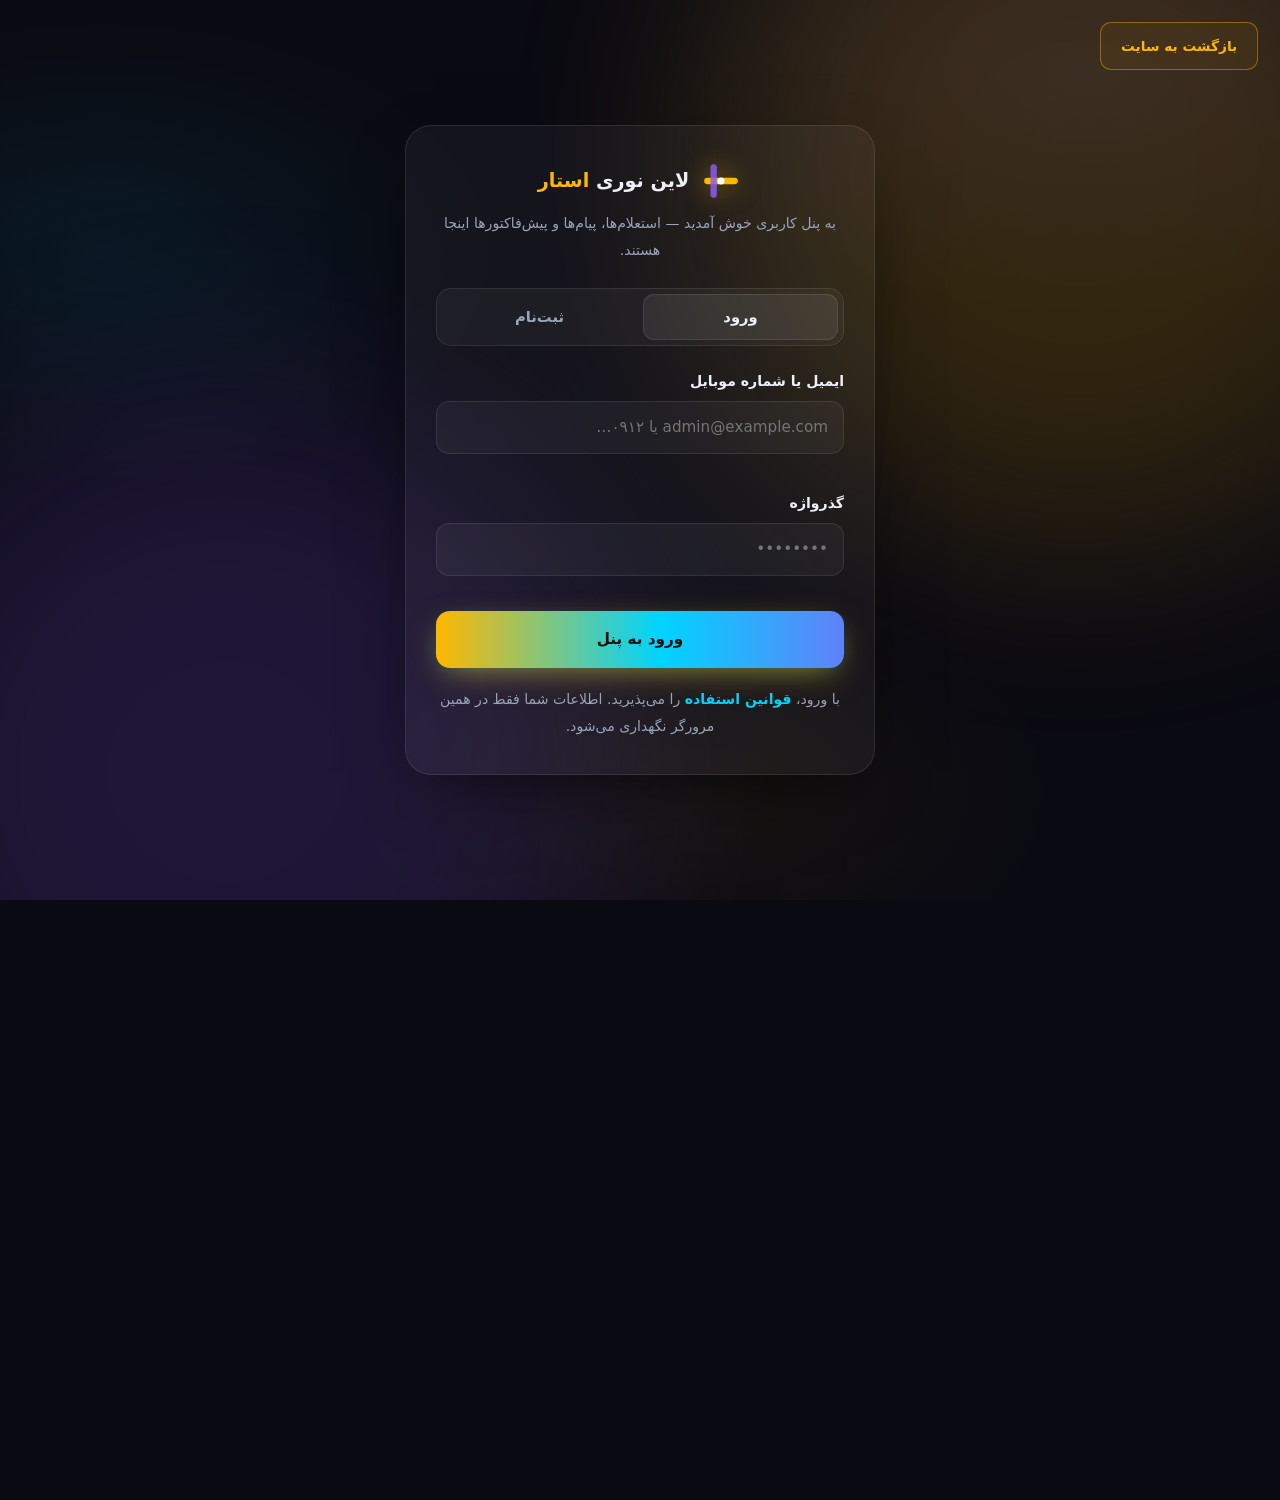
==== admin.html @ 0468e2e2 "✦ فروشگاه کامل + پنل ادمین + پنل کاربر — ۴ صفحه جدید · احراز هویت SHA-256 · CRUD محصولات · استعلام و" ====
<!DOCTYPE html>
<html lang="fa" dir="rtl">
<head>
  <meta http-equiv="Content-Security-Policy" content="default-src 'self'; script-src 'self'; style-src 'self'; img-src 'self' data: https://images.unsplash.com; font-src 'self'; connect-src 'self'; media-src 'none'; object-src 'none'; frame-src 'none'; worker-src 'self'; manifest-src 'self'; base-uri 'self'; form-action 'self'; upgrade-insecure-requests"/>
  <meta charset="UTF-8"/>
  <meta name="viewport" content="width=device-width, initial-scale=1.0"/>
  <meta name="referrer" content="strict-origin-when-cross-origin"/>
  <meta http-equiv="Permissions-Policy" content="camera=(), microphone=(), geolocation=(), payment=(), usb=(), serial=(), midi=(), gyroscope=(), accelerometer=(), magnetometer=(), interest-cohort=(), idle-detection=()"/>

  <title>پنل مدیریت | لاین نوری استار</title>
  <meta name="description" content="پنل مدیریت فروشگاه و سفارش‌ها."/>
  <meta name="robots" content="noindex, nofollow"/>
  <meta name="theme-color" content="#0a0a12"/>

  <link rel="icon" type="image/svg+xml" href="assets/favicon.svg"/>
  <link rel="manifest" href="manifest.webmanifest"/>

  <link rel="stylesheet" href="css/base.css"/>
  <link rel="stylesheet" href="css/panels.css"/>
  <link rel="stylesheet" href="css/products.css"/>
</head>
<body>

  <header class="topbar">
    <div class="container topbar-in">
      <a class="logo" href="index.html" aria-label="بازگشت به سایت اصلی">
        <svg class="logo-mark" viewBox="0 0 40 40" fill="none" aria-hidden="true">
          <rect x="4" y="17" width="32" height="6" rx="3" fill="#FFB800"/>
          <rect x="10" y="4" width="6" height="32" rx="3" fill="#8B5CF6" opacity="0.85"/>
          <circle cx="20" cy="20" r="3.4" fill="#fff"/>
        </svg>
        <span>پنل <b>مدیریت</b></span>
      </a>
      <nav class="topbar-nav" aria-label="میانبر">
        <a href="index.html" target="_blank" rel="noopener">مشاهده سایت</a>
        <a href="products.html" target="_blank" rel="noopener">فروشگاه</a>
      </nav>
      <div class="topbar-side" id="adminSide"></div>
    </div>
  </header>

  <div class="container panel">
    <aside class="p-sidebar" aria-label="منوی پنل مدیریت">
      <nav class="p-nav" id="pNav">
        <button type="button" data-view="dash" class="on">
          <svg viewBox="0 0 24 24" aria-hidden="true"><path d="M3 12l9-8 9 8M5 10v10h5v-6h4v6h5V10" fill="none" stroke="currentColor" stroke-width="1.8" stroke-linecap="round" stroke-linejoin="round"/></svg>
          <span class="nav-label-desktop">داشبورد</span>
        </button>
        <button type="button" data-view="products">
          <svg viewBox="0 0 24 24" aria-hidden="true"><path d="M21 8l-9-5-9 5v8l9 5 9-5V8zM3.3 8.4L12 13l8.7-4.6M12 21v-8" fill="none" stroke="currentColor" stroke-width="1.6" stroke-linejoin="round"/></svg>
          <span class="nav-label-desktop">محصولات</span>
          <span class="nav-count" id="cProducts" hidden></span>
        </button>
        <button type="button" data-view="quotes">
          <svg viewBox="0 0 24 24" aria-hidden="true"><path d="M7 3h10a2 2 0 0 1 2 2v16l-4-3H7a2 2 0 0 1-2-2V5a2 2 0 0 1 2-2zM9 8h6M9 12h4" fill="none" stroke="currentColor" stroke-width="1.7" stroke-linecap="round" stroke-linejoin="round"/></svg>
          <span class="nav-label-desktop">استعلام‌ها</span>
          <span class="nav-count" id="cQuotes" hidden></span>
        </button>
        <button type="button" data-view="msgs">
          <svg viewBox="0 0 24 24" aria-hidden="true"><path d="M21 12a8 8 0 0 1-8 8H4l2-3a8 8 0 1 1 15-5z" fill="none" stroke="currentColor" stroke-width="1.7" stroke-linejoin="round"/></svg>
          <span class="nav-label-desktop">پیام‌ها</span>
          <span class="nav-count" id="cMsgs" hidden></span>
        </button>
        <button type="button" data-view="users">
          <svg viewBox="0 0 24 24" aria-hidden="true"><circle cx="9" cy="8" r="3.5" fill="none" stroke="currentColor" stroke-width="1.7"/><path d="M2.5 20c1.2-3.4 4-4.8 6.5-4.8s5.3 1.4 6.5 4.8M16 4.5a3.5 3.5 0 0 1 0 7M17.5 15.4c2 .6 3.4 2 4 4.6" fill="none" stroke="currentColor" stroke-width="1.7" stroke-linecap="round"/></svg>
          <span class="nav-label-desktop">کاربران</span>
          <span class="nav-count" id="cUsers" hidden></span>
        </button>
        <div class="nav-sep"></div>
        <button type="button" data-view="settings">
          <svg viewBox="0 0 24 24" aria-hidden="true"><circle cx="12" cy="12" r="3.2" fill="none" stroke="currentColor" stroke-width="1.7"/><path d="M12 2.8v3M12 18.2v3M2.8 12h3M18.2 12h3M5.5 5.5l2.1 2.1M16.4 16.4l2.1 2.1M18.5 5.5l-2.1 2.1M7.6 16.4l-2.1 2.1" fill="none" stroke="currentColor" stroke-width="1.7" stroke-linecap="round"/></svg>
          <span class="nav-label-desktop">تنظیمات</span>
        </button>
        <button type="button" id="logoutBtn">
          <svg viewBox="0 0 24 24" aria-hidden="true"><path d="M14 4h4a2 2 0 0 1 2 2v12a2 2 0 0 1-2 2h-4M10 8l-4 4 4 4M6 12h10" fill="none" stroke="currentColor" stroke-width="1.8" stroke-linecap="round" stroke-linejoin="round"/></svg>
          <span class="nav-label-desktop">خروج</span>
        </button>
      </nav>
    </aside>

    <main class="p-main" id="pMain" aria-live="polite"></main>
  </div>

  <script defer src="js/store.js"></script>
  <script defer src="js/ui.js"></script>
  <script defer src="js/admin.js"></script>
</body>
</html>
---- css/base.css ----
/* ═══════════════════════════════════════════════════════════
   لاین نوری استار — استایل پایه
   تم: تیره لوکس | Glassmorphism + نئون‌گلو | RTL
   ═══════════════════════════════════════════════════════════ */

:root{
  /* پالت */
  --bg:        #0a0a12;
  --bg-2:      #0e0e1a;
  --glass:     rgba(255,255,255,.045);
  --glass-2:   rgba(255,255,255,.07);
  --brd:       rgba(255,255,255,.09);
  --gold:      #FFB800;
  --cyan:      #00D4FF;
  --violet:    #8B5CF6;
  --text:      #EDF0F7;
  --muted:     #9AA3B8;

  /* گرادیان‌های نور */
  --grad:      linear-gradient(90deg, var(--gold) 0%, var(--cyan) 55%, var(--violet) 120%);
  --grad-soft: linear-gradient(90deg, rgba(255,184,0,.16), rgba(0,212,255,.16), rgba(139,92,246,.16));

  /* فرم کارت شیشه‌ای */
  --radius:    20px;
  --shadow:    0 24px 70px -28px rgba(0,0,0,.8);

  --header-h:  76px;
  --container: 1200px;
}

/* ── ریست ─────────────────────────────────────────────── */
*,*::before,*::after{ box-sizing:border-box; margin:0; padding:0; }

html{
  scroll-behavior:smooth;
  scroll-padding-top: calc(var(--header-h) + 12px);
}

body{
  font-family:'Vazirmatn', system-ui, -apple-system, sans-serif;
  background:var(--bg);
  color:var(--text);
  line-height:1.9;
  overflow-x:hidden;
  -webkit-font-smoothing:antialiased;
}

/* بافت نور پس‌زمینه (هاله‌های ثابت محو) */
body::before{
  content:'';
  position:fixed; inset:0; z-index:-2;
  background:
    radial-gradient(52vw 42vh at 85% 8%,  rgba(139,92,246,.10), transparent 65%),
    radial-gradient(48vw 40vh at 8%  28%, rgba(0,212,255,.075), transparent 65%),
    radial-gradient(46vw 40vh at 55% 88%, rgba(255,184,0,.055), transparent 60%),
    var(--bg);
}

img{ max-width:100%; display:block; }
a{ color:inherit; text-decoration:none; }
button{ font:inherit; color:inherit; background:none; border:0; cursor:pointer; }
::selection{ background:rgba(0,212,255,.3); }

/* اسکرول‌بار */
::-webkit-scrollbar{ width:10px; }
::-webkit-scrollbar-track{ background:var(--bg-2); }
::-webkit-scrollbar-thumb{
  background:linear-gradient(180deg,var(--gold),var(--violet));
  border-radius:8px;
}

.container{
  width:min(100% - 40px, var(--container));
  margin-inline:auto;
}

/* ═══════════ کامپوننت‌های مشترک ═══════════ */

/* شیشه */
.glass{
  background:var(--glass);
  border:1px solid var(--brd);
  border-radius:var(--radius);
  backdrop-filter:blur(18px);
  -webkit-backdrop-filter:blur(18px);
}

/* دکمه‌ها */
.btn{
  display:inline-flex; align-items:center; justify-content:center; gap:8px;
  padding:14px 30px;
  border-radius:14px;
  font-weight:800; font-size:.95rem;
  transition:transform .35s cubic-bezier(.2,.8,.2,1), box-shadow .35s, background .35s, border-color .35s;
  will-change:transform;
  white-space:nowrap;
}
.btn:active{ transform:scale(.97); }

.btn-primary{
  background:var(--grad);
  color:#14100a;
  box-shadow:0 10px 34px -10px rgba(255,184,0,.55), 0 6px 24px -8px rgba(0,212,255,.35);
}
.btn-primary:hover{
  transform:translateY(-3px);
  box-shadow:0 18px 44px -10px rgba(255,184,0,.7), 0 10px 34px -8px rgba(0,212,255,.5);
}

.btn-ghost{
  border:1px solid rgba(0,212,255,.4);
  color:var(--cyan);
  background:rgba(0,212,255,.06);
  text-shadow:0 0 18px rgba(0,212,255,.5);
}
.btn-ghost:hover{
  transform:translateY(-3px);
  background:rgba(0,212,255,.12);
  box-shadow:0 14px 40px -12px rgba(0,212,255,.5);
}

.btn-outline{
  border:1px solid rgba(255,184,0,.4);
  color:var(--gold);
  background:rgba(255,184,0,.05);
}
.btn-outline:hover{
  background:rgba(255,184,0,.13);
  box-shadow:0 10px 30px -10px rgba(255,184,0,.5);
  transform:translateY(-2px);
}

.btn-sm{ padding:10px 20px; font-size:.86rem; border-radius:11px; }
.btn-block{ width:100%; }

/* متن گرادیانی و گلو */
.grad-text{
  background:var(--grad);
  -webkit-background-clip:text; background-clip:text;
  -webkit-text-fill-color:transparent; color:transparent;
  filter:drop-shadow(0 0 26px rgba(0,212,255,.35));
}

.outline-text{
  color:transparent;
  -webkit-text-stroke:1.5px rgba(237,240,247,.55);
}

/* ═══════════ ۱) هدر ═══════════ */

.site-header{
  position:fixed; inset-inline:0; top:0; z-index:100;
  height:var(--header-h);
  display:flex; align-items:center;
  transition:background .4s, border-color .4s, backdrop-filter .4s;
  border-bottom:1px solid transparent;
}
.site-header.scrolled{
  background:rgba(10,10,18,.72);
  backdrop-filter:blur(20px);
  -webkit-backdrop-filter:blur(20px);
  border-bottom-color:var(--brd);
  box-shadow:0 12px 40px -20px rgba(0,0,0,.9);
}

.header-inner{
  display:flex; align-items:center; justify-content:space-between; gap:20px;
}

.logo{
  display:flex; align-items:center; gap:11px;
  font-weight:800; font-size:1.12rem;
}
.logo-mark{
  width:38px; height:38px;
  filter:drop-shadow(0 0 12px rgba(255,184,0,.5));
  transition:transform .5s cubic-bezier(.2,.8,.2,1);
}
.logo:hover .logo-mark{ transform:rotate(90deg) scale(1.06); }
.logo-text b{
  background:var(--grad);
  -webkit-background-clip:text; background-clip:text;
  -webkit-text-fill-color:transparent;
}

.main-nav{ display:flex; gap:6px; }
.main-nav a{
  padding:9px 15px;
  border-radius:11px;
  font-size:.92rem; font-weight:500;
  color:var(--muted);
  position:relative;
  transition:color .3s, background .3s;
}
.main-nav a::after{
  content:'';
  position:absolute; inset-inline:16px; bottom:5px; height:2px;
  background:var(--grad);
  border-radius:2px;
  transform:scaleX(0); transform-origin:center;
  transition:transform .35s cubic-bezier(.2,.8,.2,1);
}
.main-nav a:hover{ color:var(--text); background:var(--glass); }
.main-nav a:hover::after{ transform:scaleX(1); }

.header-actions{ display:flex; align-items:center; gap:14px; }
.phone-link{
  font-weight:700; font-size:.95rem;
  color:var(--cyan);
  text-shadow:0 0 16px rgba(0,212,255,.45);
  transition:transform .3s;
}
.phone-link:hover{ transform:translateY(-2px); }

/* همبرگر */
.hamburger{
  display:none;
  flex-direction:column; justify-content:center; gap:5.5px;
  width:44px; height:44px;
  border-radius:12px;
  border:1px solid var(--brd);
  background:var(--glass);
  align-items:center;
}
.hamburger span{
  width:20px; height:2px; border-radius:2px;
  background:var(--text);
  transition:transform .35s, opacity .3s;
}
.hamburger.open span:nth-child(1){ transform:translateY(7.5px) rotate(45deg); }
.hamburger.open span:nth-child(2){ opacity:0; }
.hamburger.open span:nth-child(3){ transform:translateY(-7.5px) rotate(-45deg); }

/* کشوی موبایل */
.mobile-drawer{
  position:fixed; top:0; bottom:0; inset-inline-end:0;
  width:min(78vw, 320px);
  z-index:120;
  background:rgba(13,13,24,.92);
  backdrop-filter:blur(24px);
  -webkit-backdrop-filter:blur(24px);
  border-inline-start:1px solid var(--brd);
  padding:96px 26px 30px;
  display:flex; flex-direction:column; gap:8px;
  transform:translateX(-105%);          /* RTL → از راست بیرون */
  transition:transform .5s cubic-bezier(.2,.8,.2,1);
}
.mobile-drawer.open{ transform:translateX(0); }

.drawer-nav{ display:flex; flex-direction:column; gap:4px; }
.drawer-nav a{
  padding:13px 14px;
  border-radius:12px;
  font-weight:600;
  transition:background .3s, color .3s, padding-inline-start .3s;
}
.drawer-nav a:hover{ background:var(--glass-2); padding-inline-start:22px; color:var(--cyan); }
.drawer-cta{ margin-top:18px; }
.drawer-phone{
  margin-top:14px; text-align:center;
  color:var(--muted); font-size:.92rem;
}

.drawer-backdrop{
  position:fixed; inset:0; z-index:110;
  background:rgba(5,5,10,.6);
  opacity:0; pointer-events:none;
  transition:opacity .4s;
}
.drawer-backdrop.show{ opacity:1; pointer-events:auto; }

/* ═══════════ ۲) هیرو ═══════════ */

.hero{
  position:relative;
  min-height:100svh;
  display:flex; align-items:center;
  overflow:hidden;
}

.hero-canvas{
  position:absolute; inset:0;
  width:100%; height:100%;
  display:block;
}

/* وینیت تیره برای خوانایی متن */
.hero-vignette{
  position:absolute; inset:0; pointer-events:none;
  background:
    radial-gradient(70% 60% at 50% 45%, transparent 40%, rgba(10,10,18,.55) 100%),
    linear-gradient(180deg, rgba(10,10,18,.35), transparent 30%, transparent 62%, var(--bg) 98%);
}

.hero-content{
  position:relative; z-index:2;
  text-align:center;
  padding-top:var(--header-h);
}

.hero-badge{
  display:inline-flex; align-items:center; gap:8px;
  padding:8px 20px;
  border-radius:999px;
  border:1px solid rgba(255,184,0,.35);
  background:rgba(255,184,0,.07);
  color:var(--gold);
  font-size:.85rem; font-weight:600;
  backdrop-filter:blur(10px);
  text-shadow:0 0 14px rgba(255,184,0,.5);
}

.hero-title{
  margin-top:26px;
  font-size:clamp(2.7rem, 9vw, 6.2rem);
  font-weight:900;
  line-height:1.25;
  letter-spacing:-0.5px;
}
.hero-title .line{ display:block; }

/* گلو زیر تیتر */
.hero-title .line:first-child{ filter:drop-shadow(0 0 34px rgba(255,184,0,.3)); }

.hero-sub{
  max-width:640px;
  margin:22px auto 0;
  color:var(--muted);
  font-size:clamp(.98rem, 2.2vw, 1.15rem);
  font-weight:400;
}

.hero-actions{
  margin-top:38px;
  display:flex; gap:16px; justify-content:center; flex-wrap:wrap;
}

/* راهنمای اسکرول */
.scroll-hint{
  position:absolute; bottom:26px; inset-inline:0;
  display:flex; flex-direction:column; align-items:center; gap:10px;
  color:var(--muted); font-size:.78rem; letter-spacing:2px;
  z-index:2;
}
.mouse{
  width:24px; height:38px;
  border:1.5px solid rgba(255,255,255,.35);
  border-radius:14px;
  display:flex; justify-content:center;
  padding-top:7px;
}
.wheel{
  width:3px; height:8px;
  border-radius:3px;
  background:var(--cyan);
  box-shadow:0 0 10px var(--cyan);
  animation:wheel 1.8s ease-in-out infinite;
}
@keyframes wheel{
  0%{ transform:translateY(0); opacity:1; }
  70%{ transform:translateY(10px); opacity:0; }
  100%{ transform:translateY(0); opacity:0; }
}

/* حالت ابتدایی المان‌های هیرو (قبل از انیمیشن GSAP) */
[data-hero]{
  opacity:0;
  transform:translateY(34px);
}
---- css/panels.css ----
/* ═══════════════════════════════════════════════════════════
   لاین نوری استار — استایل پنل‌ها (auth · dashboard · admin)
   هماهنگ با base.css — Glassmorphism + نئون | RTL
   ═══════════════════════════════════════════════════════════ */

/* ── هدر کوتاه صفحات داخلی ─────────────────────────────── */
.topbar{
  position:sticky; top:0; z-index:50;
  background:rgba(10,10,18,.82);
  backdrop-filter:blur(14px); -webkit-backdrop-filter:blur(14px);
  border-bottom:1px solid var(--brd);
}
.topbar-in{
  display:flex; align-items:center; gap:22px;
  height:66px;
}
.topbar .logo{ display:flex; align-items:center; gap:10px; font-weight:800; font-size:1.05rem; }
.topbar .logo-mark{ width:32px; height:32px; }
.topbar .logo b{ color:var(--gold); }
.topbar-nav{ display:flex; gap:4px; margin-inline-start:12px; }
.topbar-nav a{
  padding:8px 14px; border-radius:12px;
  color:var(--muted); font-size:.92rem; font-weight:500;
  transition:.2s;
}
.topbar-nav a:hover{ color:var(--text); background:var(--glass); }
.topbar-nav a.on{ color:var(--text); background:var(--glass-2); box-shadow:inset 0 0 0 1px var(--brd); }
.topbar-side{ margin-inline-start:auto; display:flex; align-items:center; gap:10px; }
.user-chip{
  display:flex; align-items:center; gap:9px;
  padding:6px 14px 6px 8px; border-radius:999px;
  background:var(--glass); border:1px solid var(--brd);
  font-size:.9rem;
}
.user-avatar{
  width:30px; height:30px; border-radius:50%;
  display:grid; place-items:center;
  background:linear-gradient(135deg,var(--gold),var(--violet));
  color:#0a0a12; font-weight:800; font-size:.85rem;
}

/* ── چیدمان پنل ────────────────────────────────────────── */
.panel{
  display:grid; grid-template-columns:250px 1fr;
  gap:26px; align-items:start;
  padding-block:26px 60px;
  min-height:calc(100vh - 66px);
}
.p-sidebar{
  position:sticky; top:86px;
  background:var(--glass); border:1px solid var(--brd);
  border-radius:var(--radius); padding:14px;
}
.p-nav{ display:flex; flex-direction:column; gap:4px; }
.p-nav button{
  display:flex; align-items:center; gap:11px;
  padding:11px 14px; border-radius:14px;
  color:var(--muted); font-size:.95rem; font-weight:500;
  text-align:right; transition:.18s; width:100%;
}
.p-nav button svg{ width:19px; height:19px; flex:none; }
.p-nav button:hover{ color:var(--text); background:var(--glass-2); }
.p-nav button.on{
  color:var(--text);
  background:linear-gradient(90deg, rgba(255,184,0,.14), rgba(139,92,246,.12));
  box-shadow:inset 0 0 0 1px rgba(255,184,0,.25);
}
.p-nav .nav-sep{ height:1px; background:var(--brd); margin:10px 6px; }
.p-nav .nav-count{
  margin-inline-start:auto; font-size:.72rem;
  background:var(--glass-2); border:1px solid var(--brd);
  padding:1px 8px; border-radius:999px; color:var(--muted);
}
.p-main{ min-width:0; }
.p-head{
  display:flex; align-items:center; justify-content:space-between;
  gap:14px; flex-wrap:wrap; margin-bottom:20px;
}
.p-title{ font-size:1.35rem; font-weight:800; }
.p-sub{ color:var(--muted); font-size:.9rem; margin-top:4px; }

/* ── کارت آمار ─────────────────────────────────────────── */
.stats{ display:grid; grid-template-columns:repeat(auto-fit,minmax(180px,1fr)); gap:14px; margin-bottom:24px; }
.stat{
  background:var(--glass); border:1px solid var(--brd);
  border-radius:18px; padding:18px;
  position:relative; overflow:hidden;
}
.stat::after{
  content:''; position:absolute; inset-inline-start:0; top:16%; bottom:16%;
  width:3px; border-radius:3px;
  background:var(--grad);
}
.stat b{ display:block; font-size:1.6rem; font-weight:800; margin-top:2px; }
.stat span{ color:var(--muted); font-size:.85rem; }

/* ── جدول ──────────────────────────────────────────────── */
.table-wrap{
  background:var(--glass); border:1px solid var(--brd);
  border-radius:18px; overflow:auto;
}
.p-table{ width:100%; border-collapse:collapse; font-size:.9rem; min-width:640px; }
.p-table th{
  text-align:right; padding:13px 16px; color:var(--muted);
  font-weight:600; font-size:.8rem; white-space:nowrap;
  border-bottom:1px solid var(--brd);
  background:rgba(255,255,255,.02);
}
.p-table td{ padding:13px 16px; border-bottom:1px solid rgba(255,255,255,.05); vertical-align:middle; }
.p-table tr:last-child td{ border-bottom:0; }
.p-table tbody tr{ transition:.15s; }
.p-table tbody tr:hover{ background:rgba(255,255,255,.03); }
.td-actions{ display:flex; gap:6px; flex-wrap:wrap; }

/* ── برچسب‌ها ──────────────────────────────────────────── */
.badge{
  display:inline-flex; align-items:center; gap:6px;
  padding:3px 11px; border-radius:999px;
  font-size:.76rem; font-weight:600; white-space:nowrap;
  background:var(--glass-2); border:1px solid var(--brd); color:var(--muted);
}
.badge-gold { color:var(--gold);  background:rgba(255,184,0,.1);  border-color:rgba(255,184,0,.3); }
.badge-cyan { color:var(--cyan);  background:rgba(0,212,255,.1);  border-color:rgba(0,212,255,.3); }
.badge-green{ color:#4ADE80;      background:rgba(74,222,128,.1); border-color:rgba(74,222,128,.3); }
.badge-red  { color:#F87171;      background:rgba(248,113,113,.1);border-color:rgba(248,113,113,.3); }
.badge-violet{ color:#B79CFF;     background:rgba(139,92,246,.12);border-color:rgba(139,92,246,.32); }

/* ── فرم‌ها ────────────────────────────────────────────── */
.p-field{ margin-bottom:15px; }
.p-field label{ display:block; font-size:.88rem; font-weight:600; margin-bottom:7px; color:var(--text); }
.p-field .hint{ color:var(--muted); font-size:.78rem; margin-top:5px; }
.p-field input,
.p-field select,
.p-field textarea{
  width:100%;
  background:rgba(255,255,255,.045);
  border:1px solid var(--brd);
  border-radius:13px;
  color:var(--text);
  font:inherit; font-size:.95rem;
  padding:11px 15px;
  transition:border-color .2s, box-shadow .2s;
}
.p-field textarea{ resize:vertical; min-height:90px; }
.p-field input:focus, .p-field select:focus, .p-field textarea:focus{
  outline:none;
  border-color:rgba(0,212,255,.55);
  box-shadow:0 0 0 3px rgba(0,212,255,.14);
}
.p-field input.invalid{ border-color:rgba(248,113,113,.6); }
.field-error{ display:block; color:#F87171; font-size:.8rem; min-height:1.2em; margin-top:5px; }
.form-row{ display:grid; grid-template-columns:1fr 1fr; gap:0 14px; }

/* سوییچ */
.switch{ position:relative; display:inline-flex; align-items:center; gap:9px; cursor:pointer; font-size:.88rem; }
.switch input{ position:absolute; opacity:0; pointer-events:none; }
.switch i{
  width:40px; height:22px; border-radius:999px;
  background:var(--glass-2); border:1px solid var(--brd);
  position:relative; transition:.2s; flex:none;
}
.switch i::after{
  content:''; position:absolute; top:2px; inset-inline-end:2px;
  width:16px; height:16px; border-radius:50%;
  background:var(--muted); transition:.2s;
}
.switch input:checked + i{ background:rgba(0,212,255,.25); border-color:rgba(0,212,255,.5); }
.switch input:checked + i::after{ inset-inline-end:20px; background:var(--cyan); }

/* ── احراز هویت ────────────────────────────────────────── */
.auth-wrap{
  min-height:100vh;
  display:grid; place-items:center;
  padding:40px 18px;
  position:relative; overflow:hidden;
}
.auth-glow{
  position:absolute; width:60vw; height:60vw; max-width:760px; max-height:760px;
  border-radius:50%; filter:blur(110px); opacity:.16; pointer-events:none;
}
.auth-glow.g1{ background:var(--gold);  top:-24%; inset-inline-start:-14%; }
.auth-glow.g2{ background:var(--violet);bottom:-28%; inset-inline-end:-12%; }
.auth-card{
  width:min(100%,470px);
  background:var(--glass);
  border:1px solid var(--brd);
  border-radius:26px;
  padding:34px 30px;
  box-shadow:var(--shadow);
  position:relative; z-index:1;
}
.auth-logo{ display:flex; align-items:center; justify-content:center; gap:11px; margin-bottom:8px; font-weight:800; font-size:1.2rem; }
.auth-logo .logo-mark{ width:42px; height:42px; }
.auth-logo b{ color:var(--gold); }
.auth-tag{ text-align:center; color:var(--muted); font-size:.88rem; margin-bottom:24px; }
.auth-tabs{
  display:grid; grid-template-columns:1fr 1fr; gap:6px;
  background:rgba(255,255,255,.04); border:1px solid var(--brd);
  padding:5px; border-radius:15px; margin-bottom:22px;
}
.auth-tabs button{
  padding:9px; border-radius:11px; font-weight:600; font-size:.92rem;
  color:var(--muted); transition:.2s;
}
.auth-tabs button.on{ background:var(--glass-2); color:var(--text); box-shadow:inset 0 0 0 1px var(--brd); }
.pass-meter{ height:5px; border-radius:99px; background:rgba(255,255,255,.07); overflow:hidden; margin-top:8px; }
.pass-meter i{ display:block; height:100%; width:0; border-radius:99px; background:var(--grad); transition:width .25s; }
.auth-foot{ text-align:center; margin-top:18px; font-size:.88rem; color:var(--muted); }
.auth-foot a{ color:var(--cyan); font-weight:600; }
.auth-home{ position:absolute; top:22px; inset-inline-start:22px; z-index:2; }

/* ── توست ──────────────────────────────────────────────── */
.toast-wrap{
  position:fixed; bottom:22px; inset-inline-start:50%;
  transform:translateX(50%);
  z-index:200; display:flex; flex-direction:column; gap:9px;
  align-items:center; pointer-events:none;
}
.toast{
  display:flex; align-items:center; gap:10px;
  background:rgba(14,14,26,.94);
  border:1px solid var(--brd);
  border-radius:14px; padding:11px 18px;
  font-size:.9rem; font-weight:500;
  box-shadow:0 14px 40px -12px rgba(0,0,0,.7);
  opacity:0; transform:translateY(12px);
  transition:.3s; max-width:min(92vw,480px);
  backdrop-filter:blur(10px);
}
.toast.show{ opacity:1; transform:translateY(0); }
.toast-dot{ width:9px; height:9px; border-radius:50%; flex:none; }
.toast-ok .toast-dot { background:#4ADE80; box-shadow:0 0 12px #4ADE80; }
.toast-err .toast-dot{ background:#F87171; box-shadow:0 0 12px #F87171; }
.toast-info .toast-dot{ background:var(--cyan); box-shadow:0 0 12px var(--cyan); }

/* ── مودال ─────────────────────────────────────────────── */
.modal-ov{
  position:fixed; inset:0; z-index:150;
  background:rgba(5,5,10,.72);
  backdrop-filter:blur(6px);
  display:grid; place-items:center; padding:20px;
  opacity:0; transition:.22s;
}
.modal-ov.open{ opacity:1; }
.modal-box{
  width:min(100%,480px); max-height:min(86vh,760px);
  display:flex; flex-direction:column;
  background:#10101c;
  border:1px solid var(--brd); border-radius:22px;
  box-shadow:var(--shadow);
  transform:translateY(14px) scale(.98); transition:.22s;
}
.modal-ov.open .modal-box{ transform:none; }
.modal-wide{ width:min(100%,720px); }
.modal-head{
  display:flex; align-items:center; justify-content:space-between;
  padding:18px 22px 14px; border-bottom:1px solid var(--brd);
}
.modal-head h3{ font-size:1.05rem; font-weight:800; }
.modal-x{
  width:32px; height:32px; border-radius:10px;
  display:grid; place-items:center;
  background:var(--glass); border:1px solid var(--brd);
  font-size:1.25rem; color:var(--muted); line-height:1;
  transition:.18s;
}
.modal-x:hover{ color:var(--text); background:var(--glass-2); }
.modal-body{ padding:20px 22px; overflow:auto; }
.modal-foot{ padding:14px 22px 18px; border-top:1px solid var(--brd); display:flex; gap:10px; justify-content:flex-end; }
body.no-scroll{ overflow:hidden; }

/* ── نمودار میله‌ای CSS ────────────────────────────────── */
.chart{
  display:flex; align-items:flex-end; gap:10px;
  height:150px; padding:16px 10px 8px;
  background:var(--glass); border:1px solid var(--brd);
  border-radius:18px;
}
.chart .bar{
  flex:1; max-width:46px; margin:0 auto;
  border-radius:8px 8px 3px 3px;
  background:linear-gradient(180deg, var(--cyan), rgba(139,92,246,.35));
  min-height:4px; position:relative;
  transition:height .4s ease;
}
.chart .bar span{
  position:absolute; bottom:-22px; inset-inline-start:50%;
  transform:translateX(50%);
  font-size:.68rem; color:var(--muted); white-space:nowrap;
}
.chart .bar b{
  position:absolute; top:-20px; inset-inline-start:50%;
  transform:translateX(50%);
  font-size:.7rem; color:var(--cyan);
}
.chart-wrap{ padding-bottom:26px; }

/* ── تایم‌لاین وضعیت ───────────────────────────────────── */
.quote-head{
  display:flex; justify-content:space-between; align-items:center;
  gap:10px; flex-wrap:wrap;
  padding:16px 16px 0;
}
.q-flow{ display:flex; gap:0; margin:14px 0 4px; flex-wrap:wrap; }
.q-step{
  flex:1; min-width:90px; text-align:center;
  font-size:.74rem; color:var(--muted);
  position:relative; padding-top:14px;
}
.q-step::before{
  content:''; position:absolute; top:0; inset-inline-start:50%;
  transform:translateX(50%);
  width:10px; height:10px; border-radius:50%;
  background:var(--glass-2); border:1px solid var(--brd);
}
.q-step::after{
  content:''; position:absolute; top:4px; inset-inline-start:0; inset-inline-end:50%;
  height:2px; background:var(--brd);
}
.q-step:first-child::after, .q-step:last-child::after{ display:none; }
.q-step.hit{ color:var(--text); font-weight:600; }
.q-step.hit::before{ background:var(--gold); border-color:var(--gold); box-shadow:0 0 10px rgba(255,184,0,.6); }
.q-step.bad.hit::before{ background:#F87171; border-color:#F87171; box-shadow:0 0 10px rgba(248,113,113,.5); }

/* ── حالت خالی ─────────────────────────────────────────── */
.empty{
  text-align:center; padding:46px 20px;
  color:var(--muted);
  background:var(--glass); border:1px dashed var(--brd);
  border-radius:18px;
}
.empty svg{ width:44px; height:44px; opacity:.45; margin-bottom:10px; }
.empty b{ display:block; color:var(--text); font-size:1rem; margin-bottom:5px; }
.empty p{ font-size:.88rem; }

/* ── لیست گفتگو ────────────────────────────────────────── */
.thread{ display:flex; flex-direction:column; gap:10px; }
.bubble{
  max-width:88%; padding:11px 15px;
  border-radius:16px; font-size:.92rem;
  border:1px solid var(--brd);
}
.bubble small{ display:block; color:var(--muted); font-size:.72rem; margin-top:5px; }
.bubble-in { align-self:flex-start; background:var(--glass); border-bottom-right-radius:5px; }
.bubble-out{ align-self:flex-end; background:rgba(0,212,255,.09); border-color:rgba(0,212,255,.25); border-bottom-left-radius:5px; }

/* ── ناوبری موبایل پنل ─────────────────────────────────── */
.p-mobile-nav{ display:none; }

@media (max-width:980px){
  .panel{ grid-template-columns:1fr; gap:18px; padding-top:16px; }
  .p-sidebar{
    position:fixed; bottom:0; inset-inline:0; top:auto; z-index:60;
    border-radius:20px 20px 0 0; padding:8px 10px calc(8px + env(safe-area-inset-bottom));
    background:rgba(12,12,22,.96);
    backdrop-filter:blur(16px);
    border:0; border-top:1px solid var(--brd);
  }
  .p-nav{ flex-direction:row; justify-content:space-around; }
  .p-nav button{ flex-direction:column; gap:4px; font-size:.68rem; padding:7px 10px; border-radius:12px; }
  .p-nav button svg{ width:20px; height:20px; }
  .p-nav .nav-sep, .p-nav .nav-count{ display:none; }
  .p-nav .nav-label-desktop{ display:none; }
  body{ padding-bottom:74px; }
  .topbar-nav{ display:none; }
  .form-row{ grid-template-columns:1fr; }
}

@media (max-width:720px){
  .topbar-in{ height:60px; gap:10px; }
  .topbar .logo span{ display:none; }              /* فقط نشان لوگو */
  .topbar .logo{ margin-inline-start:2px; }
  .user-chip > span:last-child{ display:none; }    /* فقط آواتار */
  .topbar-side .btn-sm{ padding:7px 12px; font-size:.8rem; }
}

/* ── فوتر کوتاه ────────────────────────────────────────── */
.foot-mini{
  border-top:1px solid var(--brd);
  padding:22px 0 26px; text-align:center;
  color:var(--muted); font-size:.82rem;
}
.foot-mini a{ color:var(--cyan); }
---- css/products.css ----
/* ═══════════════════════════════════════════════════════════
   لاین نوری استار — استایل فروشگاه محصولات
   ویژوال نوار LED با گلو داینامیک (CSSOM --pc) بدون عکس خارجی
   ═══════════════════════════════════════════════════════════ */

/* ── هیرو فروشگاه ──────────────────────────────────────── */
.shop-hero{ padding:54px 0 10px; text-align:center; position:relative; }
.shop-hero::before{
  content:''; position:absolute; inset:0; z-index:-1; pointer-events:none;
  background:
    radial-gradient(46vw 30vh at 78% 12%, rgba(255,184,0,.1), transparent 62%),
    radial-gradient(42vw 28vh at 18% 20%, rgba(139,92,246,.1), transparent 62%);
}
.shop-kicker{
  display:inline-flex; align-items:center; gap:8px;
  padding:6px 16px; border-radius:999px;
  background:var(--glass); border:1px solid var(--brd);
  color:var(--gold); font-size:.82rem; font-weight:600;
  margin-bottom:16px;
}
.shop-kicker::before{
  content:''; width:8px; height:8px; border-radius:50%;
  background:var(--gold); box-shadow:0 0 12px var(--gold);
  animation:blink 2.2s infinite;
}
@keyframes blink{ 0%,100%{opacity:1} 50%{opacity:.35} }
.shop-title{ font-size:clamp(1.7rem, 4vw, 2.6rem); font-weight:800; line-height:1.5; }
.shop-title .grad-text{
  background:var(--grad); -webkit-background-clip:text; background-clip:text; color:transparent;
}
.shop-desc{ color:var(--muted); max-width:560px; margin:10px auto 0; font-size:.98rem; }

/* ── نوار فیلتر ────────────────────────────────────────── */
.shop-bar{
  position:sticky; top:66px; z-index:40;
  background:rgba(10,10,18,.86);
  backdrop-filter:blur(14px); -webkit-backdrop-filter:blur(14px);
  border-block:1px solid var(--brd);
  padding:13px 0; margin-top:26px;
}
.shop-bar-in{ display:flex; align-items:center; gap:12px; flex-wrap:wrap; }
.chips{ display:flex; gap:7px; flex-wrap:wrap; }
.chip{
  padding:7px 15px; border-radius:999px;
  background:var(--glass); border:1px solid var(--brd);
  color:var(--muted); font-size:.85rem; font-weight:600;
  transition:.18s; white-space:nowrap;
}
.chip:hover{ color:var(--text); border-color:rgba(255,255,255,.2); }
.chip.on{
  color:#0a0a12; background:linear-gradient(90deg,var(--gold),#FFD24D);
  border-color:transparent; box-shadow:0 4px 18px -6px rgba(255,184,0,.55);
}
.shop-tools{ margin-inline-start:auto; display:flex; gap:9px; flex-wrap:wrap; }
.shop-search{ position:relative; }
.shop-search svg{
  position:absolute; inset-inline-start:12px; top:50%; transform:translateY(-50%);
  width:16px; height:16px; color:var(--muted); pointer-events:none;
}
.shop-search input{
  width:220px; max-width:60vw;
  background:var(--glass); border:1px solid var(--brd);
  border-radius:12px; color:var(--text);
  font:inherit; font-size:.9rem; padding:9px 38px 9px 15px;
}
.shop-search input:focus{ outline:none; border-color:rgba(0,212,255,.5); }
.shop-search .s-start{ inset-inline-start:auto; inset-inline-end:12px; }
.shop-select{
  background:var(--glass); border:1px solid var(--brd);
  border-radius:12px; color:var(--text);
  font:inherit; font-size:.88rem; padding:9px 13px; cursor:pointer;
}
.shop-select:focus{ outline:none; border-color:rgba(0,212,255,.5); }
.shop-count{ color:var(--muted); font-size:.84rem; }

/* ── گرید محصولات ──────────────────────────────────────── */
.shop-grid{
  display:grid; grid-template-columns:repeat(auto-fill,minmax(268px,1fr));
  gap:20px; padding:30px 0 90px;
}
.prod-card{
  background:var(--glass); border:1px solid var(--brd);
  border-radius:20px; overflow:hidden;
  display:flex; flex-direction:column;
  transition:transform .25s ease, box-shadow .25s ease, border-color .25s;
  position:relative;
}
.prod-card:hover{
  transform:translateY(-5px);
  border-color:rgba(255,184,0,.3);
  box-shadow:0 24px 55px -22px rgba(0,0,0,.75), 0 0 30px -18px var(--pc, var(--gold));
}

/* ویژوال LED — نوار نور با گلو رنگ محصول */
.prod-visual{
  height:150px; position:relative; overflow:hidden;
  background:
    linear-gradient(180deg, rgba(255,255,255,.03), transparent 40%),
    linear-gradient(90deg, #0d0d18, #12121f);
  display:grid; place-items:center;
}
.prod-visual::before{
  content:''; position:absolute; inset:0;
  background:radial-gradient(60% 90% at 50% 50%, color-mix(in srgb, var(--pc,#FFC966) 22%, transparent), transparent 75%);
}
.strip{
  width:72%; height:12px; border-radius:99px;
  background:#171727;
  border:1px solid rgba(255,255,255,.08);
  position:relative;
  box-shadow:0 6px 14px -6px rgba(0,0,0,.8);
}
.strip::before{
  content:''; position:absolute; inset:2px 6px; border-radius:99px;
  background:linear-gradient(90deg,
    color-mix(in srgb, var(--pc,#FFC966) 92%, #fff 0%),
    color-mix(in srgb, var(--pc,#FFC966) 70%, #ffffff 30%),
    color-mix(in srgb, var(--pc,#FFC966) 92%, #fff 0%));
  box-shadow:
    0 0 14px var(--pc,#FFC966),
    0 0 34px color-mix(in srgb, var(--pc,#FFC966) 55%, transparent),
    0 0 70px color-mix(in srgb, var(--pc,#FFC966) 28%, transparent);
  animation:stripPulse 3.4s ease-in-out infinite;
}
@keyframes stripPulse{
  0%,100%{ opacity:1; }
  50%{ opacity:.82; }
}
.strip::after{
  content:''; position:absolute; top:-5px; bottom:-5px; inset-inline:14%;
  border-radius:99px;
  background:repeating-linear-gradient(90deg, transparent 0 9px, rgba(255,255,255,.05) 9px 11px);
}
.prod-fav{
  position:absolute; top:12px; inset-inline-start:12px; z-index:2;
  width:34px; height:34px; border-radius:11px;
  display:grid; place-items:center;
  background:rgba(10,10,18,.6); border:1px solid var(--brd);
  color:var(--muted); backdrop-filter:blur(6px);
  transition:.18s;
}
.prod-fav:hover{ color:#F87171; border-color:rgba(248,113,113,.4); }
.prod-fav.on{ color:#F87171; border-color:rgba(248,113,113,.5); }
.prod-fav svg{ width:17px; height:17px; }
.prod-fav.on svg path{ fill:currentColor; }
.prod-badge{
  position:absolute; top:14px; inset-inline-end:14px; z-index:2;
  padding:4px 12px; border-radius:999px;
  font-size:.72rem; font-weight:700;
  color:#0a0a12; background:linear-gradient(90deg,var(--gold),#FFD24D);
  box-shadow:0 4px 14px -4px rgba(255,184,0,.6);
}
.prod-off{
  position:absolute; bottom:12px; inset-inline-end:14px; z-index:2;
  padding:3px 10px; border-radius:999px;
  font-size:.72rem; font-weight:800;
  color:#fff; background:rgba(248,113,113,.92);
  box-shadow:0 4px 14px -4px rgba(248,113,113,.7);
}

.prod-body{ padding:16px 17px 17px; display:flex; flex-direction:column; gap:10px; flex:1; }
.prod-name{ font-size:1rem; font-weight:700; line-height:1.6; }
.prod-desc{
  color:var(--muted); font-size:.8rem; line-height:1.7;
  display:-webkit-box; -webkit-line-clamp:2; -webkit-box-orient:vertical; overflow:hidden;
}
.prod-specs{ display:flex; gap:6px; flex-wrap:wrap; }
.spec{
  padding:3px 10px; border-radius:8px;
  background:rgba(255,255,255,.05); border:1px solid var(--brd);
  color:var(--muted); font-size:.72rem; font-weight:600;
}
.prod-colors{ display:flex; gap:5px; }
.swatch{
  width:16px; height:16px; border-radius:50%;
  border:2px solid rgba(255,255,255,.25);
  box-shadow:0 0 8px color-mix(in srgb, currentColor 45%, transparent);
}
.prod-price-row{ display:flex; align-items:flex-end; justify-content:space-between; gap:10px; margin-top:auto; padding-top:6px; }
.prod-price b{ font-size:1.02rem; font-weight:800; color:var(--gold); }
.prod-price s{ display:block; color:var(--muted); font-size:.76rem; }
.prod-price .per{ color:var(--muted); font-size:.72rem; }
.prod-actions{ display:flex; gap:8px; }
.prod-actions .btn{ flex:1; }

/* ── نوار استعلام چسبان ────────────────────────────────── */
.quote-bar{
  position:fixed; bottom:0; inset-inline:0; z-index:70;
  transform:translateY(110%); transition:transform .3s ease;
  background:rgba(12,12,22,.94);
  backdrop-filter:blur(16px);
  border-top:1px solid var(--brd);
  padding:12px 0;
}
.quote-bar.show{ transform:none; }
.quote-bar-in{ display:flex; align-items:center; gap:14px; }
.quote-info b{ font-size:1rem; }
.quote-info span{ color:var(--muted); font-size:.82rem; display:block; }
.quote-bar .btn{ margin-inline-start:auto; }

/* ── ردیف استعلام داخل مودال ───────────────────────────── */
.q-item{
  display:flex; align-items:center; gap:12px;
  background:var(--glass); border:1px solid var(--brd);
  border-radius:15px; padding:12px 14px; margin-bottom:10px;
}
.q-item .q-dot{
  width:14px; height:14px; border-radius:5px; flex:none;
  box-shadow:0 0 10px currentColor; background:currentColor;
}
.q-item .q-name{ font-size:.92rem; font-weight:600; flex:1; min-width:0; }
.q-item .q-name small{ display:block; color:var(--muted); font-weight:400; font-size:.75rem; }
.qty{ display:flex; align-items:center; gap:2px; background:rgba(255,255,255,.05); border:1px solid var(--brd); border-radius:10px; }
.qty button{ width:30px; height:30px; font-size:1.05rem; color:var(--muted); transition:.15s; border-radius:8px; }
.qty button:hover{ color:var(--text); background:var(--glass-2); }
.qty b{ min-width:34px; text-align:center; font-size:.92rem; }
.q-x{ width:30px; height:30px; border-radius:9px; color:var(--muted); font-size:1.1rem; transition:.15s; flex:none; }
.q-x:hover{ color:#F87171; background:rgba(248,113,113,.1); }

/* ── مودال جزئیات محصول ────────────────────────────────── */
.pd-visual{
  height:190px; border-radius:18px; margin-bottom:16px;
  position:relative; overflow:hidden;
  background:linear-gradient(90deg,#0d0d18,#12121f);
  display:grid; place-items:center;
}
.pd-visual::before{
  content:''; position:absolute; inset:0;
  background:radial-gradient(60% 90% at 50% 50%, color-mix(in srgb, var(--pc,#FFC966) 24%, transparent), transparent 75%);
}
.pd-visual .strip{ width:80%; height:14px; }
.pd-swatches{ display:flex; gap:8px; position:absolute; bottom:14px; inset-inline-start:14px; }
.pd-swatches button{
  width:26px; height:26px; border-radius:50%;
  border:2px solid rgba(255,255,255,.3); cursor:pointer;
  box-shadow:0 0 10px color-mix(in srgb, currentColor 55%, transparent);
  transition:.18s;
}
.pd-swatches button:hover{ transform:scale(1.15); }
.pd-specs{
  width:100%; border-collapse:collapse; font-size:.88rem;
  margin:14px 0;
}
.pd-specs td{ padding:9px 4px; border-bottom:1px solid rgba(255,255,255,.06); }
.pd-specs td:first-child{ color:var(--muted); width:110px; }
.pd-desc{ color:var(--muted); font-size:.88rem; line-height:1.9; }

/* ── ریسپانسیو ─────────────────────────────────────────── */
@media (max-width:720px){
  .shop-hero{ padding-top:36px; }
  .shop-bar{ top:60px; }
  .shop-bar-in{ gap:9px; }
  .shop-tools{ margin-inline-start:0; width:100%; }
  .shop-search{ flex:1; }
  .shop-search input{ width:100%; max-width:none; }
  .shop-count{ display:none; }
  .shop-grid{ grid-template-columns:repeat(auto-fill,minmax(158px,1fr)); gap:12px; padding-bottom:120px; }
  .prod-visual{ height:110px; }
  .prod-body{ padding:12px 13px 14px; }
  .prod-name{ font-size:.88rem; }
  .prod-desc{ display:none; }
  .prod-actions{ flex-direction:column; }
  .quote-bar-in{ flex-wrap:wrap; gap:9px; }
  .quote-bar .btn{ width:100%; margin-inline-start:0; }
}
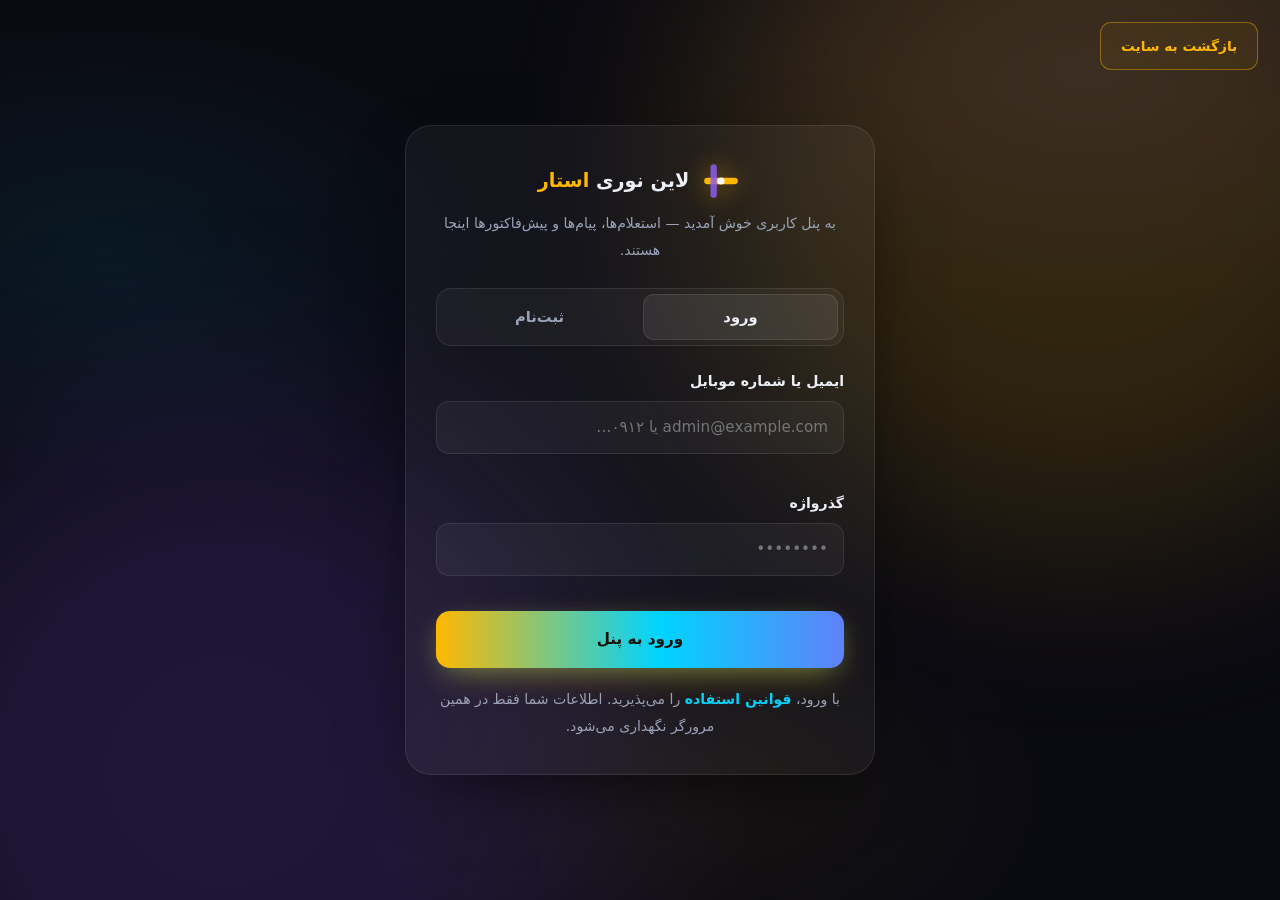
==== commit 3dbd9bd9: "Phase 1: PBKDF2-100k auth, remove hardcoded admin pass, central config.js, README+sitemap" ====
--- a/admin.html
+++ b/admin.html
@@ -81,7 +81,8 @@
     <main class="p-main" id="pMain" aria-live="polite"></main>
   </div>
 
-  <script defer src="js/store.js"></script>
+  <script defer src="js/config.js"></script>
+<script defer src="js/store.js"></script>
   <script defer src="js/ui.js"></script>
   <script defer src="js/admin.js"></script>
 </body>
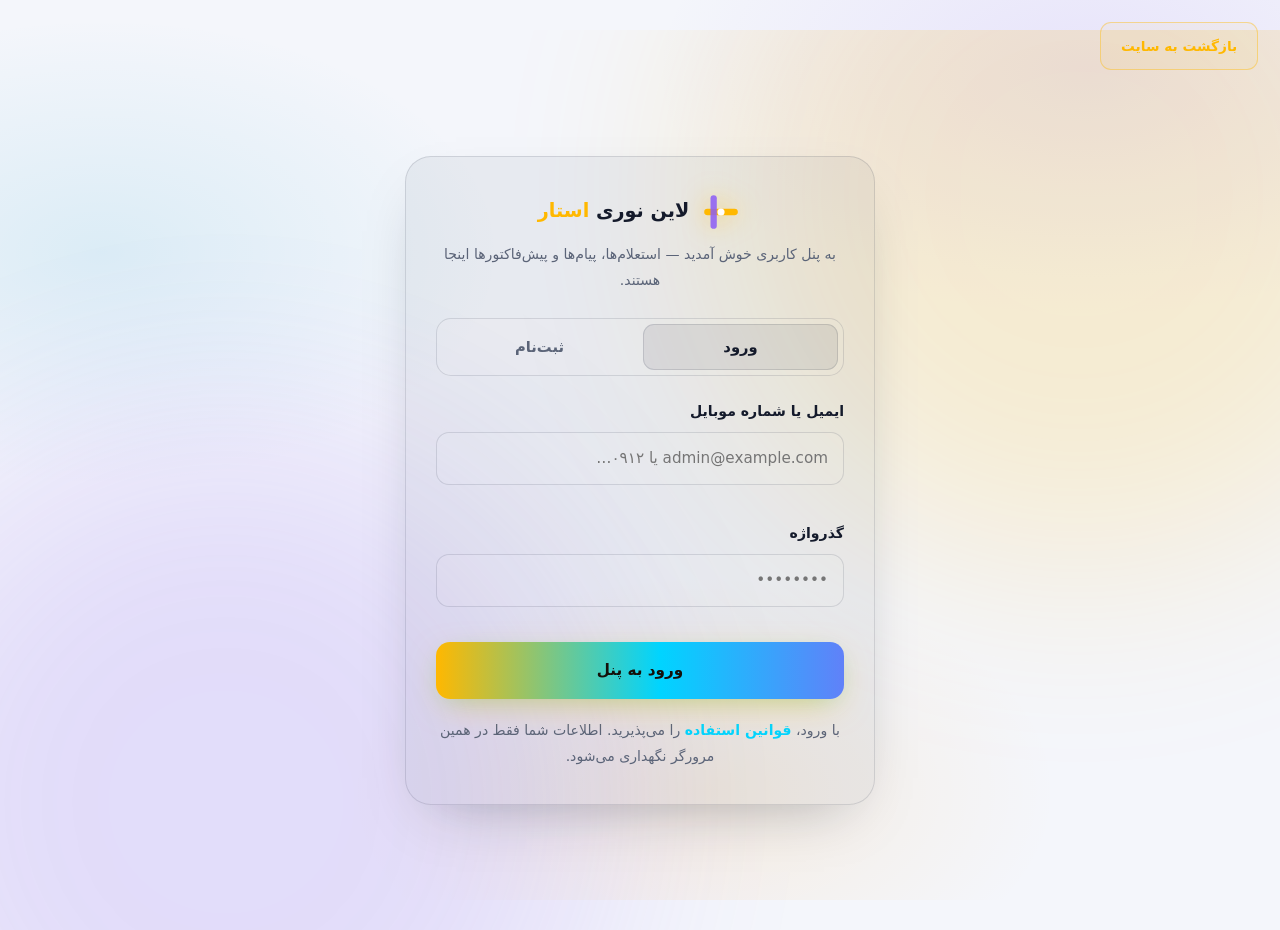
==== commit 4f549ee0: "Phase 5: 3D polish - lights/materials, configurator, gestures, dark-light theme, skeletons, a11y" ====
--- a/admin.html
+++ b/admin.html
@@ -1,7 +1,7 @@
 <!DOCTYPE html>
 <html lang="fa" dir="rtl">
 <head>
-  <meta http-equiv="Content-Security-Policy" content="default-src 'self'; script-src 'self'; style-src 'self'; img-src 'self' data: https://images.unsplash.com; font-src 'self'; connect-src 'self'; media-src 'none'; object-src 'none'; frame-src 'none'; worker-src 'self'; manifest-src 'self'; base-uri 'self'; form-action 'self'; upgrade-insecure-requests"/>
+  <meta http-equiv="Content-Security-Policy" content="default-src 'self'; script-src 'self'; style-src 'self'; img-src 'self' data: https://images.unsplash.com; font-src 'self'; connect-src 'self' http://localhost:8001; media-src 'none'; object-src 'none'; frame-src 'none'; worker-src 'self'; manifest-src 'self'; base-uri 'self'; form-action 'self'; upgrade-insecure-requests"/>
   <meta charset="UTF-8"/>
   <meta name="viewport" content="width=device-width, initial-scale=1.0"/>
   <meta name="referrer" content="strict-origin-when-cross-origin"/>
@@ -15,6 +15,7 @@
   <link rel="icon" type="image/svg+xml" href="assets/favicon.svg"/>
   <link rel="manifest" href="manifest.webmanifest"/>
 
+  <script src="js/theme.js"></script>
   <link rel="stylesheet" href="css/base.css"/>
   <link rel="stylesheet" href="css/panels.css"/>
   <link rel="stylesheet" href="css/products.css"/>
@@ -35,6 +36,7 @@
         <a href="index.html" target="_blank" rel="noopener">مشاهده سایت</a>
         <a href="products.html" target="_blank" rel="noopener">فروشگاه</a>
       </nav>
+      <button class="theme-toggle" type="button" data-theme-toggle aria-label="تغییر تم روشن / تیره" aria-pressed="false"><svg viewBox="0 0 24 24" aria-hidden="true"><circle cx="12" cy="12" r="4.2" fill="none" stroke="currentColor" stroke-width="1.8"/><path d="M12 2.5v2.4M12 19.1v2.4M2.5 12h2.4M19.1 12h2.4M4.9 4.9l1.7 1.7M17.4 17.4l1.7 1.7M19.1 4.9l-1.7 1.7M6.6 17.4l-1.7 1.7" stroke="currentColor" stroke-width="1.8" stroke-linecap="round"/></svg></button>
       <div class="topbar-side" id="adminSide"></div>
     </div>
   </header>
@@ -82,6 +84,7 @@
   </div>
 
   <script defer src="js/config.js"></script>
+<script defer src="js/api.js"></script>
 <script defer src="js/store.js"></script>
   <script defer src="js/ui.js"></script>
   <script defer src="js/admin.js"></script>
--- a/css/base.css
+++ b/css/base.css
@@ -26,6 +26,25 @@
 
   --header-h:  76px;
   --container: 1200px;
+}
+
+/* ── تم روشن (پیش‌فرض: تیره) ───────────────────────────── */
+:root[data-theme="light"]{
+  --bg:        #f4f6fb;
+  --bg-2:      #e9edf6;
+  --glass:     rgba(15,23,42,.05);
+  --glass-2:   rgba(15,23,42,.08);
+  --brd:       rgba(15,23,42,.12);
+  --text:      #141a2b;
+  --muted:     #5b6478;
+  --shadow:    0 24px 60px -30px rgba(15,23,42,.35);
+}
+:root[data-theme="light"] body::before{
+  background:
+    radial-gradient(52vw 42vh at 85% 8%,  rgba(139,92,246,.12), transparent 65%),
+    radial-gradient(48vw 40vh at 8%  28%, rgba(0,150,200,.10), transparent 65%),
+    radial-gradient(46vw 40vh at 55% 88%, rgba(255,150,0,.10), transparent 60%),
+    var(--bg);
 }
 
 /* ── ریست ─────────────────────────────────────────────── */
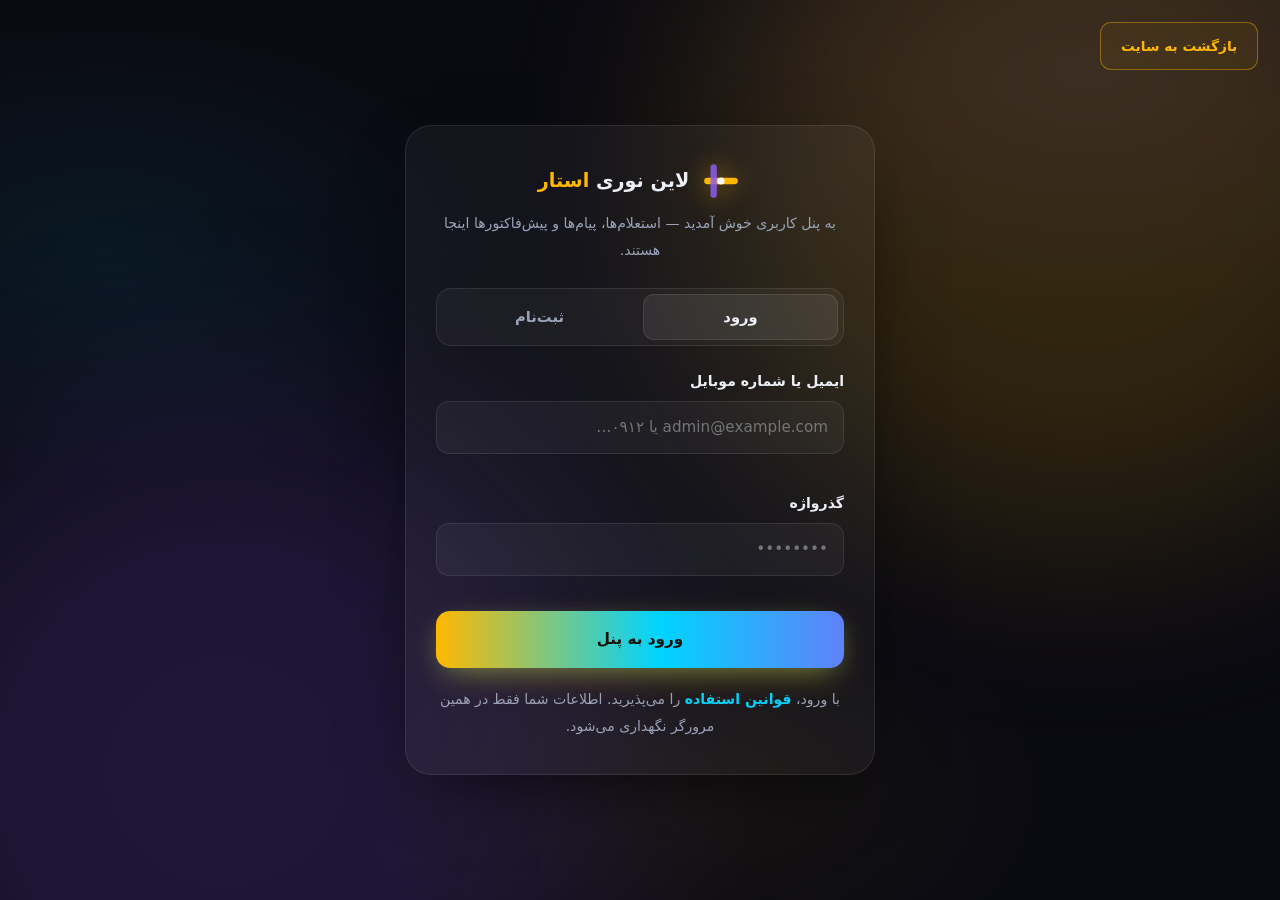
==== commit a8f92387: "Merge feat/frontend-migration into main (Phase 8)" ====
--- a/admin.html
+++ b/admin.html
@@ -15,7 +15,6 @@
   <link rel="icon" type="image/svg+xml" href="assets/favicon.svg"/>
   <link rel="manifest" href="manifest.webmanifest"/>
 
-  <script src="js/theme.js"></script>
   <link rel="stylesheet" href="css/base.css"/>
   <link rel="stylesheet" href="css/panels.css"/>
   <link rel="stylesheet" href="css/products.css"/>
@@ -36,7 +35,6 @@
         <a href="index.html" target="_blank" rel="noopener">مشاهده سایت</a>
         <a href="products.html" target="_blank" rel="noopener">فروشگاه</a>
       </nav>
-      <button class="theme-toggle" type="button" data-theme-toggle aria-label="تغییر تم روشن / تیره" aria-pressed="false"><svg viewBox="0 0 24 24" aria-hidden="true"><circle cx="12" cy="12" r="4.2" fill="none" stroke="currentColor" stroke-width="1.8"/><path d="M12 2.5v2.4M12 19.1v2.4M2.5 12h2.4M19.1 12h2.4M4.9 4.9l1.7 1.7M17.4 17.4l1.7 1.7M19.1 4.9l-1.7 1.7M6.6 17.4l-1.7 1.7" stroke="currentColor" stroke-width="1.8" stroke-linecap="round"/></svg></button>
       <div class="topbar-side" id="adminSide"></div>
     </div>
   </header>
